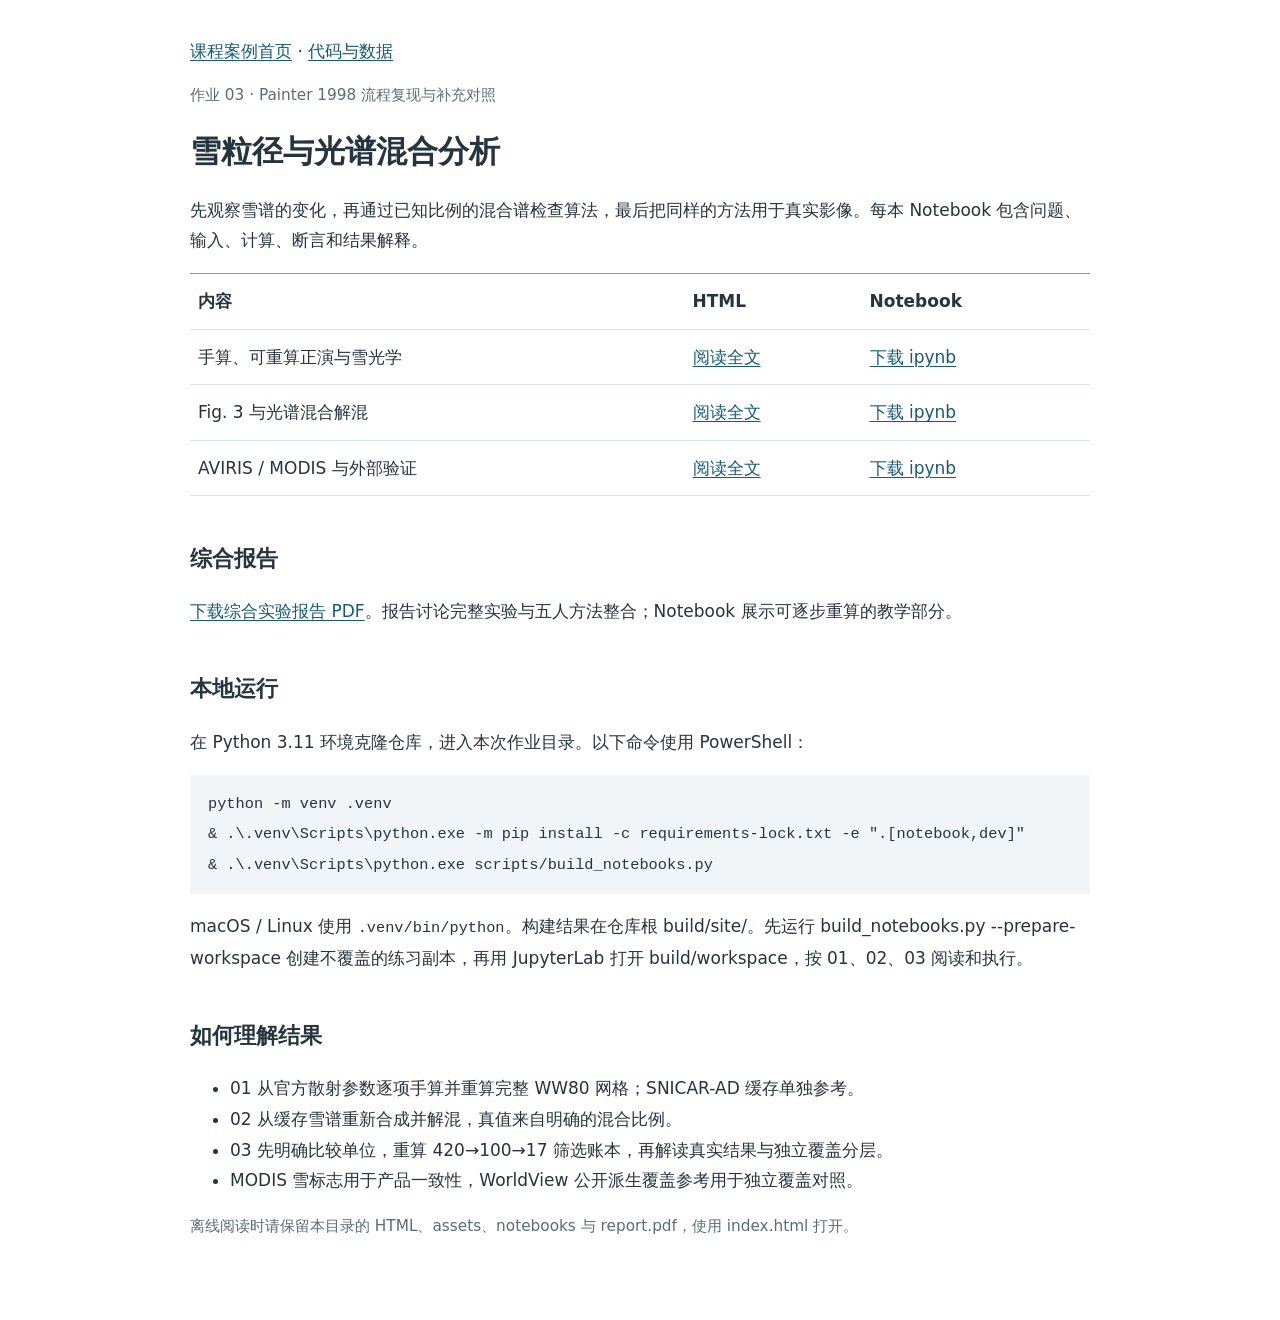
==== site/assignments/03-painter1998/index.html @ 36b9d76f "feat(teaching): separate build artifacts and add recomputable WW80 lessons" ====
<!doctype html>
<html lang="zh-CN">
<head><meta charset="utf-8"><meta name="viewport" content="width=device-width, initial-scale=1">
<title>Painter 1998 雪粒径与光谱混合分析案例</title>
<style>body{max-width:900px;margin:0 auto;padding:36px 22px 65px;font:17px/1.8 system-ui,"Microsoft YaHei",sans-serif;color:#26343d}h1{font-size:1.95rem;line-height:1.4}h2{font-size:1.35rem;margin-top:2em}a{color:#155b78;text-underline-offset:3px}table{width:100%;border-collapse:collapse}th,td{text-align:left;vertical-align:top;padding:12px 8px;border-bottom:1px solid #dce3e8}th{border-top:1px solid #8a9aa6}code{font-family:Consolas,monospace;font-size:.9em}pre{padding:14px 18px;background:#f2f5f7;overflow-x:auto}.meta{color:#596c78;font-size:.9em}</style></head>
<body>
<nav><a href="../../index.html">课程案例首页</a> · <a href="https://github.com/peijianliu/modern-remote-sensing-homework/tree/main/assignments/03-painter1998-snow-sma">代码与数据</a></nav>
<p class="meta">作业 03 · Painter 1998 流程复现与补充对照</p>
<h1>雪粒径与光谱混合分析</h1>
<p>先观察雪谱的变化，再通过已知比例的混合谱检查算法，最后把同样的方法用于真实影像。每本 Notebook 包含问题、输入、计算、断言和结果解释。</p>
<table><thead><tr><th>内容</th><th>HTML</th><th>Notebook</th></tr></thead><tbody>
<tr><td>手算、可重算正演与雪光学</td><td><a href="01_snow_optics.html">阅读全文</a></td><td><a href="notebooks/01_snow_optics.ipynb" download>下载 ipynb</a></td></tr>
<tr><td>Fig. 3 与光谱混合解混</td><td><a href="02_fig3_sma.html">阅读全文</a></td><td><a href="notebooks/02_fig3_sma.ipynb" download>下载 ipynb</a></td></tr>
<tr><td>AVIRIS / MODIS 与外部验证</td><td><a href="03_aviris_modis.html">阅读全文</a></td><td><a href="notebooks/03_aviris_modis.ipynb" download>下载 ipynb</a></td></tr>
</tbody></table>
<h2>综合报告</h2><p><a href="report.pdf">下载综合实验报告 PDF</a>。报告讨论完整实验与五人方法整合；Notebook 展示可逐步重算的教学部分。</p>
<h2>本地运行</h2>
<p>在 Python 3.11 环境克隆仓库，进入本次作业目录。以下命令使用 PowerShell：</p>
<pre><code>python -m venv .venv
&amp; .\.venv\Scripts\python.exe -m pip install -c requirements-lock.txt -e ".[notebook,dev]"
&amp; .\.venv\Scripts\python.exe scripts/build_notebooks.py</code></pre>
<p>macOS / Linux 使用 <code>.venv/bin/python</code>。构建结果在仓库根 build/site/。先运行 build_notebooks.py --prepare-workspace 创建不覆盖的练习副本，再用 JupyterLab 打开 build/workspace，按 01、02、03 阅读和执行。</p>
<h2>如何理解结果</h2>
<ul><li>01 从官方散射参数逐项手算并重算完整 WW80 网格；SNICAR-AD 缓存单独参考。</li><li>02 从缓存雪谱重新合成并解混，真值来自明确的混合比例。</li><li>03 先明确比较单位，重算 420→100→17 筛选账本，再解读真实结果与独立覆盖分层。</li><li>MODIS 雪标志用于产品一致性，WorldView 公开派生覆盖参考用于独立覆盖对照。</li></ul>
<p class="meta">离线阅读时请保留本目录的 HTML、assets、notebooks 与 report.pdf，使用 index.html 打开。</p>
</body></html>
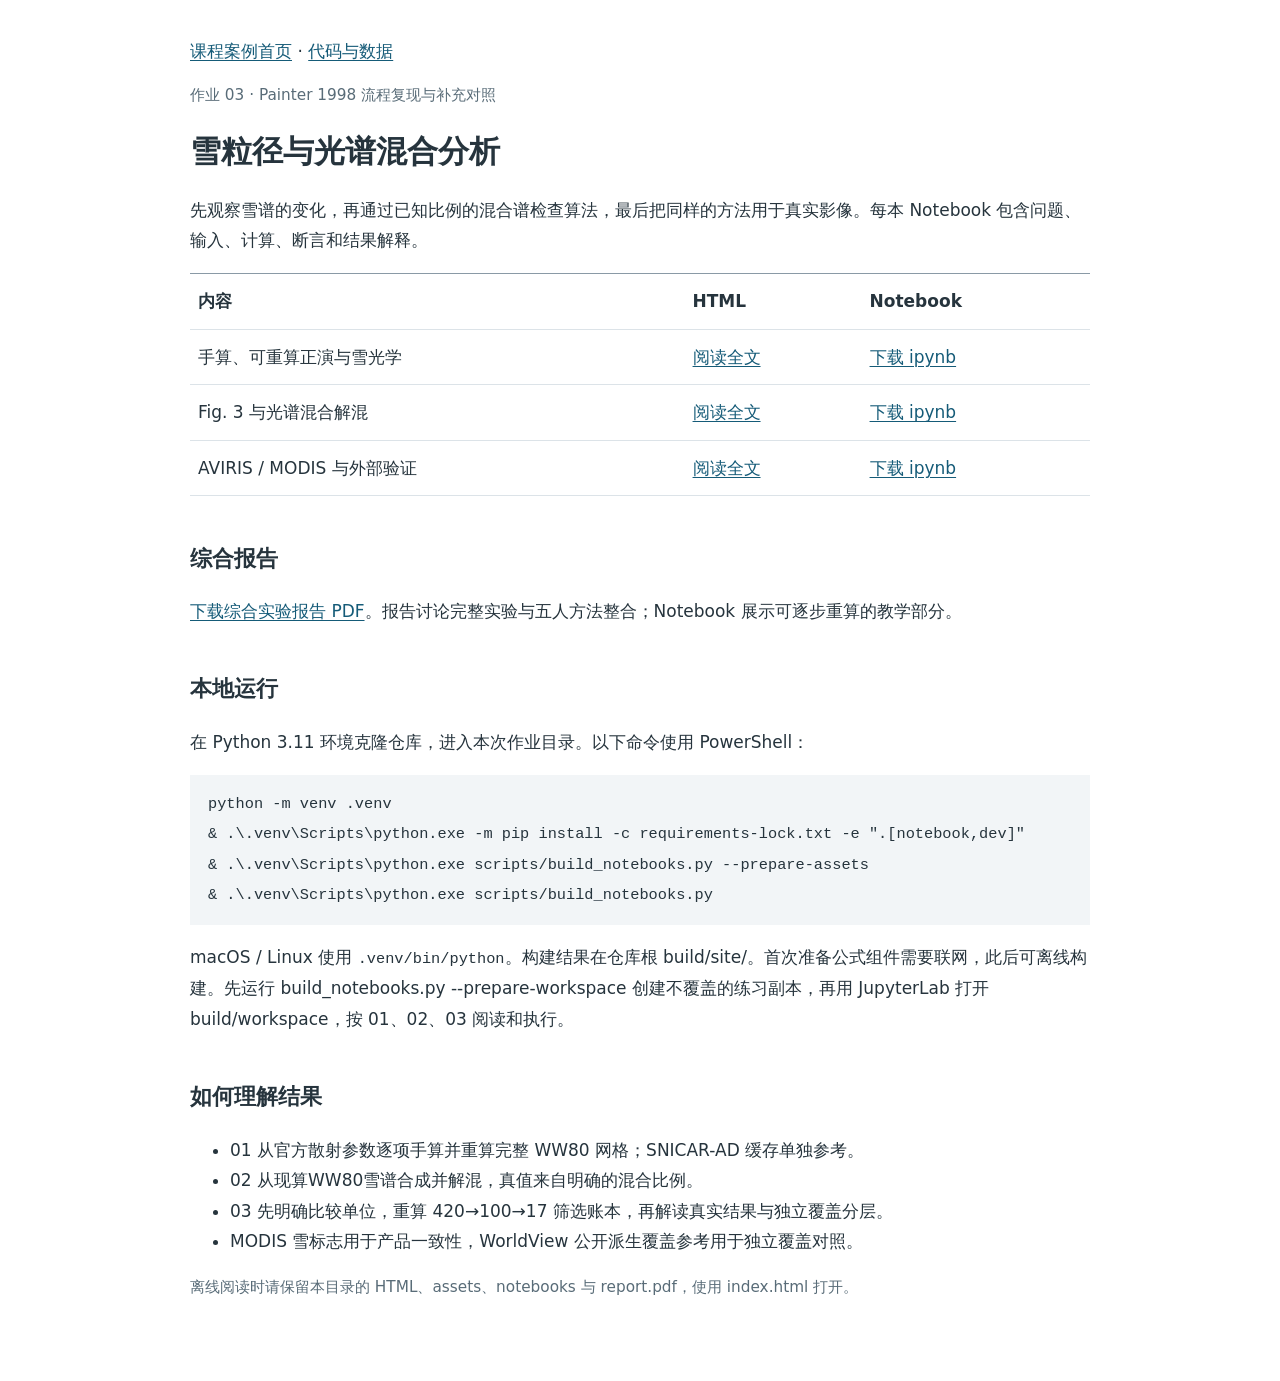
==== commit eeff5438: "feat(validation): quantify normalization and coverage-threshold uncertainty" ====
--- a/site/assignments/03-painter1998/index.html
+++ b/site/assignments/03-painter1998/index.html
@@ -18,9 +18,10 @@
 <p>在 Python 3.11 环境克隆仓库，进入本次作业目录。以下命令使用 PowerShell：</p>
 <pre><code>python -m venv .venv
 &amp; .\.venv\Scripts\python.exe -m pip install -c requirements-lock.txt -e ".[notebook,dev]"
+&amp; .\.venv\Scripts\python.exe scripts/build_notebooks.py --prepare-assets
 &amp; .\.venv\Scripts\python.exe scripts/build_notebooks.py</code></pre>
-<p>macOS / Linux 使用 <code>.venv/bin/python</code>。构建结果在仓库根 build/site/。先运行 build_notebooks.py --prepare-workspace 创建不覆盖的练习副本，再用 JupyterLab 打开 build/workspace，按 01、02、03 阅读和执行。</p>
+<p>macOS / Linux 使用 <code>.venv/bin/python</code>。构建结果在仓库根 build/site/。首次准备公式组件需要联网，此后可离线构建。先运行 build_notebooks.py --prepare-workspace 创建不覆盖的练习副本，再用 JupyterLab 打开 build/workspace，按 01、02、03 阅读和执行。</p>
 <h2>如何理解结果</h2>
-<ul><li>01 从官方散射参数逐项手算并重算完整 WW80 网格；SNICAR-AD 缓存单独参考。</li><li>02 从缓存雪谱重新合成并解混，真值来自明确的混合比例。</li><li>03 先明确比较单位，重算 420→100→17 筛选账本，再解读真实结果与独立覆盖分层。</li><li>MODIS 雪标志用于产品一致性，WorldView 公开派生覆盖参考用于独立覆盖对照。</li></ul>
+<ul><li>01 从官方散射参数逐项手算并重算完整 WW80 网格；SNICAR-AD 缓存单独参考。</li><li>02 从现算WW80雪谱合成并解混，真值来自明确的混合比例。</li><li>03 先明确比较单位，重算 420→100→17 筛选账本，再解读真实结果与独立覆盖分层。</li><li>MODIS 雪标志用于产品一致性，WorldView 公开派生覆盖参考用于独立覆盖对照。</li></ul>
 <p class="meta">离线阅读时请保留本目录的 HTML、assets、notebooks 与 report.pdf，使用 index.html 打开。</p>
 </body></html>
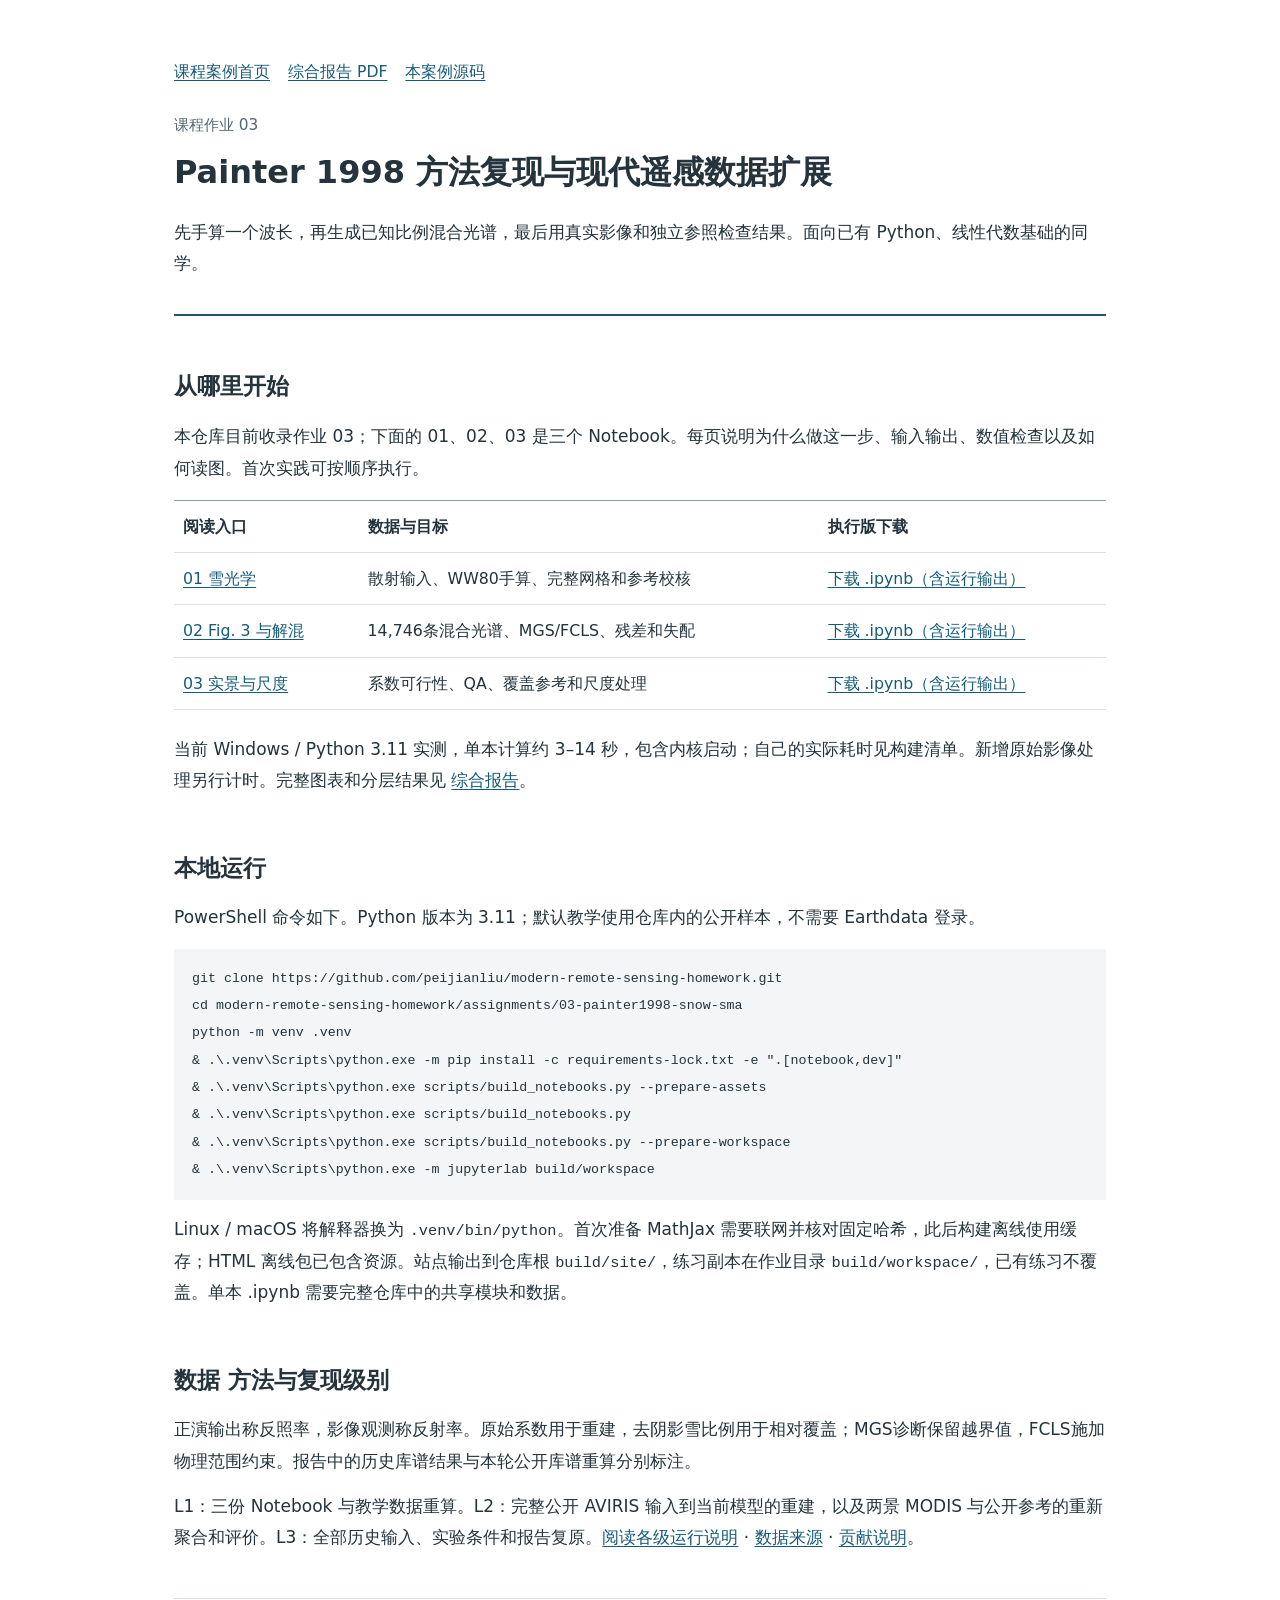
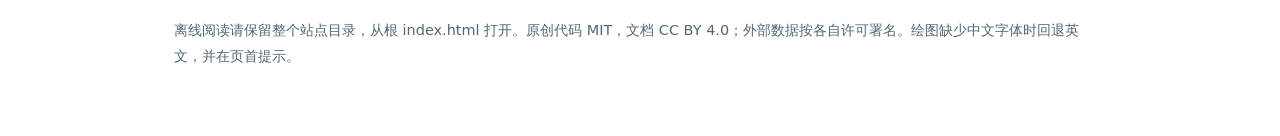
==== commit 729fba16: "feat(validation): add independent snow samples and physical coefficient diagnostics Recompute public" ====
--- a/site/assignments/03-painter1998/index.html
+++ b/site/assignments/03-painter1998/index.html
@@ -1,27 +1,34 @@
 <!doctype html>
 <html lang="zh-CN">
 <head><meta charset="utf-8"><meta name="viewport" content="width=device-width, initial-scale=1">
-<title>Painter 1998 雪粒径与光谱混合分析案例</title>
-<style>body{max-width:900px;margin:0 auto;padding:36px 22px 65px;font:17px/1.8 system-ui,"Microsoft YaHei",sans-serif;color:#26343d}h1{font-size:1.95rem;line-height:1.4}h2{font-size:1.35rem;margin-top:2em}a{color:#155b78;text-underline-offset:3px}table{width:100%;border-collapse:collapse}th,td{text-align:left;vertical-align:top;padding:12px 8px;border-bottom:1px solid #dce3e8}th{border-top:1px solid #8a9aa6}code{font-family:Consolas,monospace;font-size:.9em}pre{padding:14px 18px;background:#f2f5f7;overflow-x:auto}.meta{color:#596c78;font-size:.9em}</style></head>
+<title>Painter 1998 案例目录与运行说明</title>
+<link rel="icon" href="../../assets/favicon.svg" type="image/svg+xml">
+<link rel="stylesheet" href="../../assets/case.css"></head>
 <body>
-<nav><a href="../../index.html">课程案例首页</a> · <a href="https://github.com/peijianliu/modern-remote-sensing-homework/tree/main/assignments/03-painter1998-snow-sma">代码与数据</a></nav>
-<p class="meta">作业 03 · Painter 1998 流程复现与补充对照</p>
-<h1>雪粒径与光谱混合分析</h1>
-<p>先观察雪谱的变化，再通过已知比例的混合谱检查算法，最后把同样的方法用于真实影像。每本 Notebook 包含问题、输入、计算、断言和结果解释。</p>
-<table><thead><tr><th>内容</th><th>HTML</th><th>Notebook</th></tr></thead><tbody>
-<tr><td>手算、可重算正演与雪光学</td><td><a href="01_snow_optics.html">阅读全文</a></td><td><a href="notebooks/01_snow_optics.ipynb" download>下载 ipynb</a></td></tr>
-<tr><td>Fig. 3 与光谱混合解混</td><td><a href="02_fig3_sma.html">阅读全文</a></td><td><a href="notebooks/02_fig3_sma.ipynb" download>下载 ipynb</a></td></tr>
-<tr><td>AVIRIS / MODIS 与外部验证</td><td><a href="03_aviris_modis.html">阅读全文</a></td><td><a href="notebooks/03_aviris_modis.ipynb" download>下载 ipynb</a></td></tr>
-</tbody></table>
-<h2>综合报告</h2><p><a href="report.pdf">下载综合实验报告 PDF</a>。报告讨论完整实验与五人方法整合；Notebook 展示可逐步重算的教学部分。</p>
+<nav class="page-nav"><a href="../../index.html">课程案例首页</a><a href="report.pdf">综合报告 PDF</a><a href="https://github.com/peijianliu/modern-remote-sensing-homework/tree/main/assignments/03-painter1998-snow-sma">本案例源码</a></nav>
+<header><p class="meta">课程作业 03</p><h1>Painter 1998 方法复现与现代遥感数据扩展</h1>
+<p>先手算一个波长，再生成已知比例混合光谱，最后用真实影像和独立参照检查结果。面向已有 Python、线性代数基础的同学。</p></header>
+<h2>从哪里开始</h2>
+<p>本仓库目前收录作业 03；下面的 01、02、03 是三个 Notebook。每页说明为什么做这一步、输入输出、数值检查以及如何读图。首次实践可按顺序执行。</p>
+<div class="table-scroll" role="region" tabindex="0" aria-label="Notebook目录，可横向滚动"><table><thead><tr><th>阅读入口</th><th>数据与目标</th><th>执行版下载</th></tr></thead><tbody>
+<tr><td><a href="01_snow_optics.html">01 雪光学</a></td><td>散射输入、WW80手算、完整网格和参考校核</td><td><a href="notebooks/01_snow_optics.ipynb" download>下载 .ipynb（含运行输出）</a></td></tr>
+<tr><td><a href="02_fig3_sma.html">02 Fig. 3 与解混</a></td><td>14,746条混合光谱、MGS/FCLS、残差和失配</td><td><a href="notebooks/02_fig3_sma.ipynb" download>下载 .ipynb（含运行输出）</a></td></tr>
+<tr><td><a href="03_aviris_modis.html">03 实景与尺度</a></td><td>系数可行性、QA、覆盖参考和尺度处理</td><td><a href="notebooks/03_aviris_modis.ipynb" download>下载 .ipynb（含运行输出）</a></td></tr>
+</tbody></table></div>
+<p>当前 Windows / Python 3.11 实测，单本计算约 3–14 秒，包含内核启动；自己的实际耗时见构建清单。新增原始影像处理另行计时。完整图表和分层结果见 <a href="report.pdf">综合报告</a>。</p>
 <h2>本地运行</h2>
-<p>在 Python 3.11 环境克隆仓库，进入本次作业目录。以下命令使用 PowerShell：</p>
-<pre><code>python -m venv .venv
+<p>PowerShell 命令如下。Python 版本为 3.11；默认教学使用仓库内的公开样本，不需要 Earthdata 登录。</p>
+<pre><code>git clone https://github.com/peijianliu/modern-remote-sensing-homework.git
+cd modern-remote-sensing-homework/assignments/03-painter1998-snow-sma
+python -m venv .venv
 &amp; .\.venv\Scripts\python.exe -m pip install -c requirements-lock.txt -e ".[notebook,dev]"
 &amp; .\.venv\Scripts\python.exe scripts/build_notebooks.py --prepare-assets
-&amp; .\.venv\Scripts\python.exe scripts/build_notebooks.py</code></pre>
-<p>macOS / Linux 使用 <code>.venv/bin/python</code>。构建结果在仓库根 build/site/。首次准备公式组件需要联网，此后可离线构建。先运行 build_notebooks.py --prepare-workspace 创建不覆盖的练习副本，再用 JupyterLab 打开 build/workspace，按 01、02、03 阅读和执行。</p>
-<h2>如何理解结果</h2>
-<ul><li>01 从官方散射参数逐项手算并重算完整 WW80 网格；SNICAR-AD 缓存单独参考。</li><li>02 从现算WW80雪谱合成并解混，真值来自明确的混合比例。</li><li>03 先明确比较单位，重算 420→100→17 筛选账本，再解读真实结果与独立覆盖分层。</li><li>MODIS 雪标志用于产品一致性，WorldView 公开派生覆盖参考用于独立覆盖对照。</li></ul>
-<p class="meta">离线阅读时请保留本目录的 HTML、assets、notebooks 与 report.pdf，使用 index.html 打开。</p>
+&amp; .\.venv\Scripts\python.exe scripts/build_notebooks.py
+&amp; .\.venv\Scripts\python.exe scripts/build_notebooks.py --prepare-workspace
+&amp; .\.venv\Scripts\python.exe -m jupyterlab build/workspace</code></pre>
+<p>Linux / macOS 将解释器换为 <code>.venv/bin/python</code>。首次准备 MathJax 需要联网并核对固定哈希，此后构建离线使用缓存；HTML 离线包已包含资源。站点输出到仓库根 <code>build/site/</code>，练习副本在作业目录 <code>build/workspace/</code>，已有练习不覆盖。单本 .ipynb 需要完整仓库中的共享模块和数据。</p>
+<h2>数据 方法与复现级别</h2>
+<p>正演输出称反照率，影像观测称反射率。原始系数用于重建，去阴影雪比例用于相对覆盖；MGS诊断保留越界值，FCLS施加物理范围约束。报告中的历史库谱结果与本轮公开库谱重算分别标注。</p>
+<p>L1：三份 Notebook 与教学数据重算。L2：完整公开 AVIRIS 输入到当前模型的重建，以及两景 MODIS 与公开参考的重新聚合和评价。L3：全部历史输入、实验条件和报告复原。<a href="https://github.com/peijianliu/modern-remote-sensing-homework/blob/main/assignments/03-painter1998-snow-sma/README.md">阅读各级运行说明</a> · <a href="https://github.com/peijianliu/modern-remote-sensing-homework/blob/main/assignments/03-painter1998-snow-sma/DATA_SOURCES.md">数据来源</a> · <a href="https://github.com/peijianliu/modern-remote-sensing-homework/blob/main/CONTRIBUTORS.md">贡献说明</a>。</p>
+<footer>离线阅读请保留整个站点目录，从根 index.html 打开。原创代码 MIT，文档 CC BY 4.0；外部数据按各自许可署名。绘图缺少中文字体时回退英文，并在页首提示。</footer>
 </body></html>
--- a/site/assets/case.css
+++ b/site/assets/case.css
@@ -0,0 +1 @@
+:root{color-scheme:light;--ink:#24333c;--blue:#155b78;--line:#d8e1e7}*{box-sizing:border-box}body{max-width:980px;margin:0 auto;padding:40px 24px 64px;color:var(--ink);background:#fff;font:17px/1.85 system-ui,"Noto Sans CJK SC","Microsoft YaHei",sans-serif}h1{font-size:2rem;line-height:1.35;margin:.3em 0 .7em}h2{font-size:1.42rem;margin:2.2em 0 .6em}h3{font-size:1.12rem;margin:1.5em 0 .5em}a{color:var(--blue);text-underline-offset:3px}p{margin:.8em 0}header{padding-bottom:20px;border-bottom:2px solid #24536b}.meta,figcaption{color:#526773;font-size:.9em}.page-nav{display:flex;gap:8px 18px;flex-wrap:wrap;margin:18px 0 24px;font-size:.92em}.table-scroll{max-width:100%;overflow-x:auto;margin:16px 0 24px}.table-scroll:focus{outline:2px solid var(--blue)}table{width:100%;border-collapse:collapse;font-size:.93em}th,td{text-align:left;vertical-align:top;padding:11px 9px;border-bottom:1px solid var(--line)}th{border-top:1px solid #8b9da8}figure{margin:24px 0 36px}figure img{display:block;width:100%;height:auto}figcaption{margin-top:10px;line-height:1.75}code{font-family:Consolas,monospace;font-size:.9em}pre{max-width:100%;overflow-x:auto;background:#f3f5f7;padding:16px 18px;font-size:.87em}footer{margin-top:44px;padding-top:18px;border-top:1px solid var(--line);font-size:.85em;color:#526773}li{margin:.4em 0}p,li,td{overflow-wrap:anywhere}@media(max-width:600px){body{padding:22px 15px 44px;font-size:16px}h1{font-size:1.65rem}h2{font-size:1.3rem}table{min-width:570px}figure{margin:20px 0 28px}}
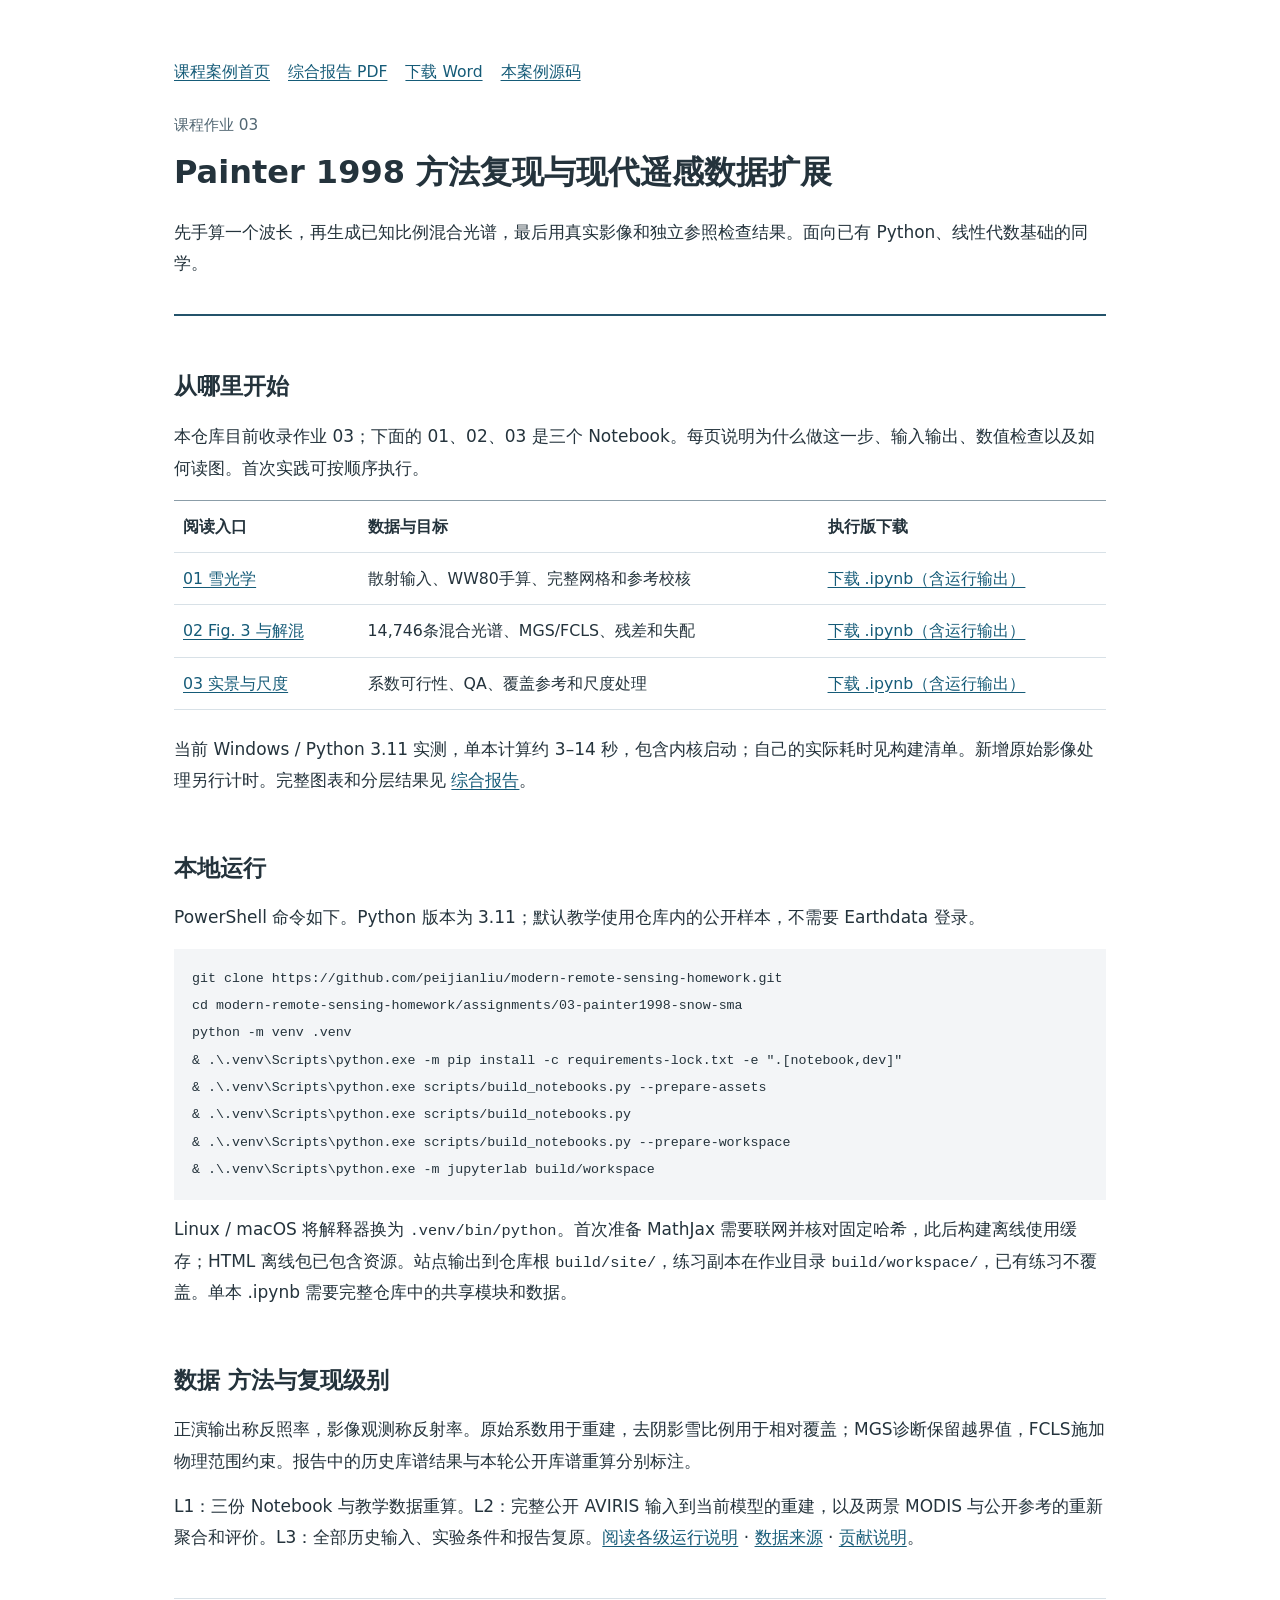
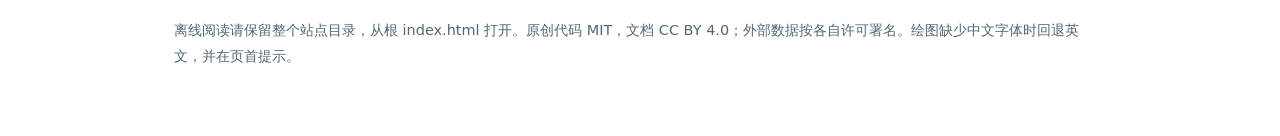
==== commit ae192d4f: "docs(report): replace revised Word and PDF with original filenames Publish the supplied report files" ====
--- a/site/assignments/03-painter1998/index.html
+++ b/site/assignments/03-painter1998/index.html
@@ -5,7 +5,7 @@
 <link rel="icon" href="../../assets/favicon.svg" type="image/svg+xml">
 <link rel="stylesheet" href="../../assets/case.css"></head>
 <body>
-<nav class="page-nav"><a href="../../index.html">课程案例首页</a><a href="report.pdf">综合报告 PDF</a><a href="https://github.com/peijianliu/modern-remote-sensing-homework/tree/main/assignments/03-painter1998-snow-sma">本案例源码</a></nav>
+<nav class="page-nav"><a href="../../index.html">课程案例首页</a><a href="Painter1998五人综合实验报告20261027.pdf">综合报告 PDF</a><a href="Painter1998五人综合实验报告20261027.docx" download>下载 Word</a><a href="https://github.com/peijianliu/modern-remote-sensing-homework/tree/main/assignments/03-painter1998-snow-sma">本案例源码</a></nav>
 <header><p class="meta">课程作业 03</p><h1>Painter 1998 方法复现与现代遥感数据扩展</h1>
 <p>先手算一个波长，再生成已知比例混合光谱，最后用真实影像和独立参照检查结果。面向已有 Python、线性代数基础的同学。</p></header>
 <h2>从哪里开始</h2>
@@ -15,7 +15,7 @@
 <tr><td><a href="02_fig3_sma.html">02 Fig. 3 与解混</a></td><td>14,746条混合光谱、MGS/FCLS、残差和失配</td><td><a href="notebooks/02_fig3_sma.ipynb" download>下载 .ipynb（含运行输出）</a></td></tr>
 <tr><td><a href="03_aviris_modis.html">03 实景与尺度</a></td><td>系数可行性、QA、覆盖参考和尺度处理</td><td><a href="notebooks/03_aviris_modis.ipynb" download>下载 .ipynb（含运行输出）</a></td></tr>
 </tbody></table></div>
-<p>当前 Windows / Python 3.11 实测，单本计算约 3–14 秒，包含内核启动；自己的实际耗时见构建清单。新增原始影像处理另行计时。完整图表和分层结果见 <a href="report.pdf">综合报告</a>。</p>
+<p>当前 Windows / Python 3.11 实测，单本计算约 3–14 秒，包含内核启动；自己的实际耗时见构建清单。新增原始影像处理另行计时。完整图表和分层结果见 <a href="Painter1998五人综合实验报告20261027.pdf">综合报告</a>。</p>
 <h2>本地运行</h2>
 <p>PowerShell 命令如下。Python 版本为 3.11；默认教学使用仓库内的公开样本，不需要 Earthdata 登录。</p>
 <pre><code>git clone https://github.com/peijianliu/modern-remote-sensing-homework.git
